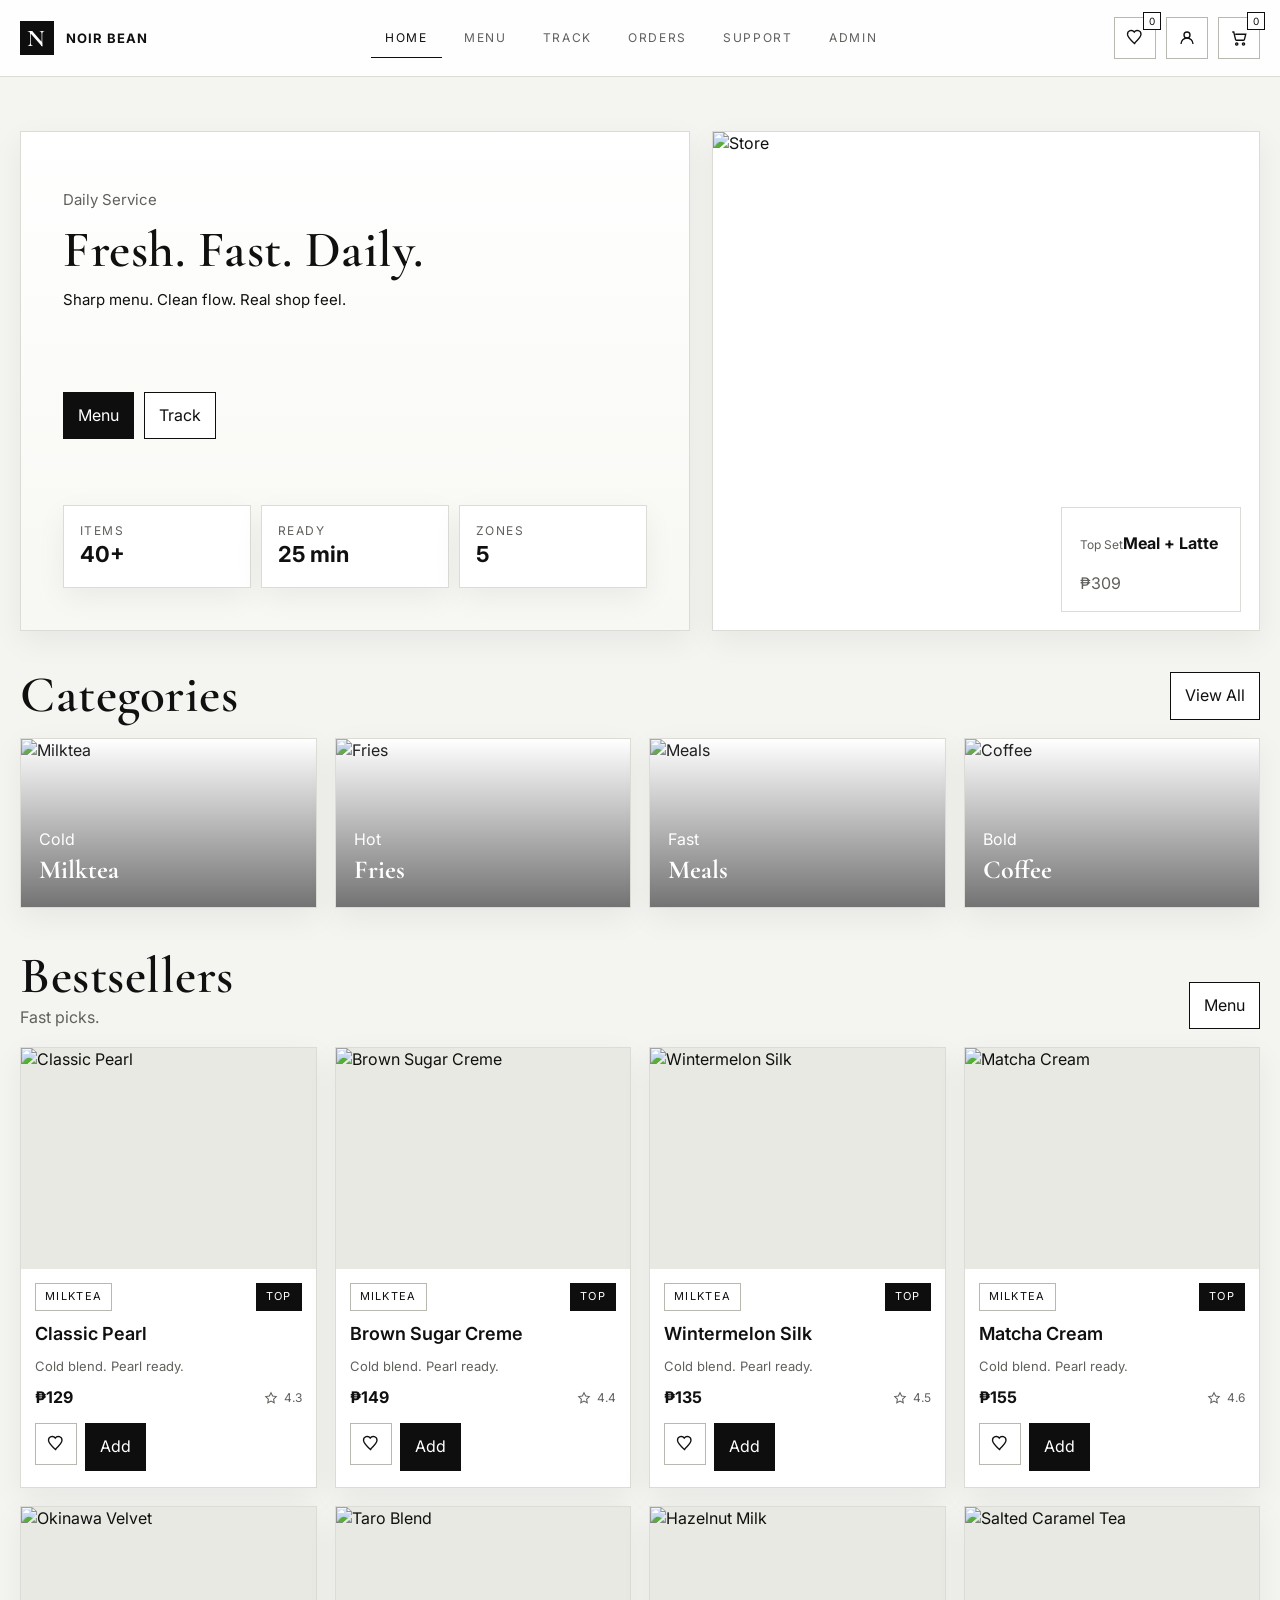
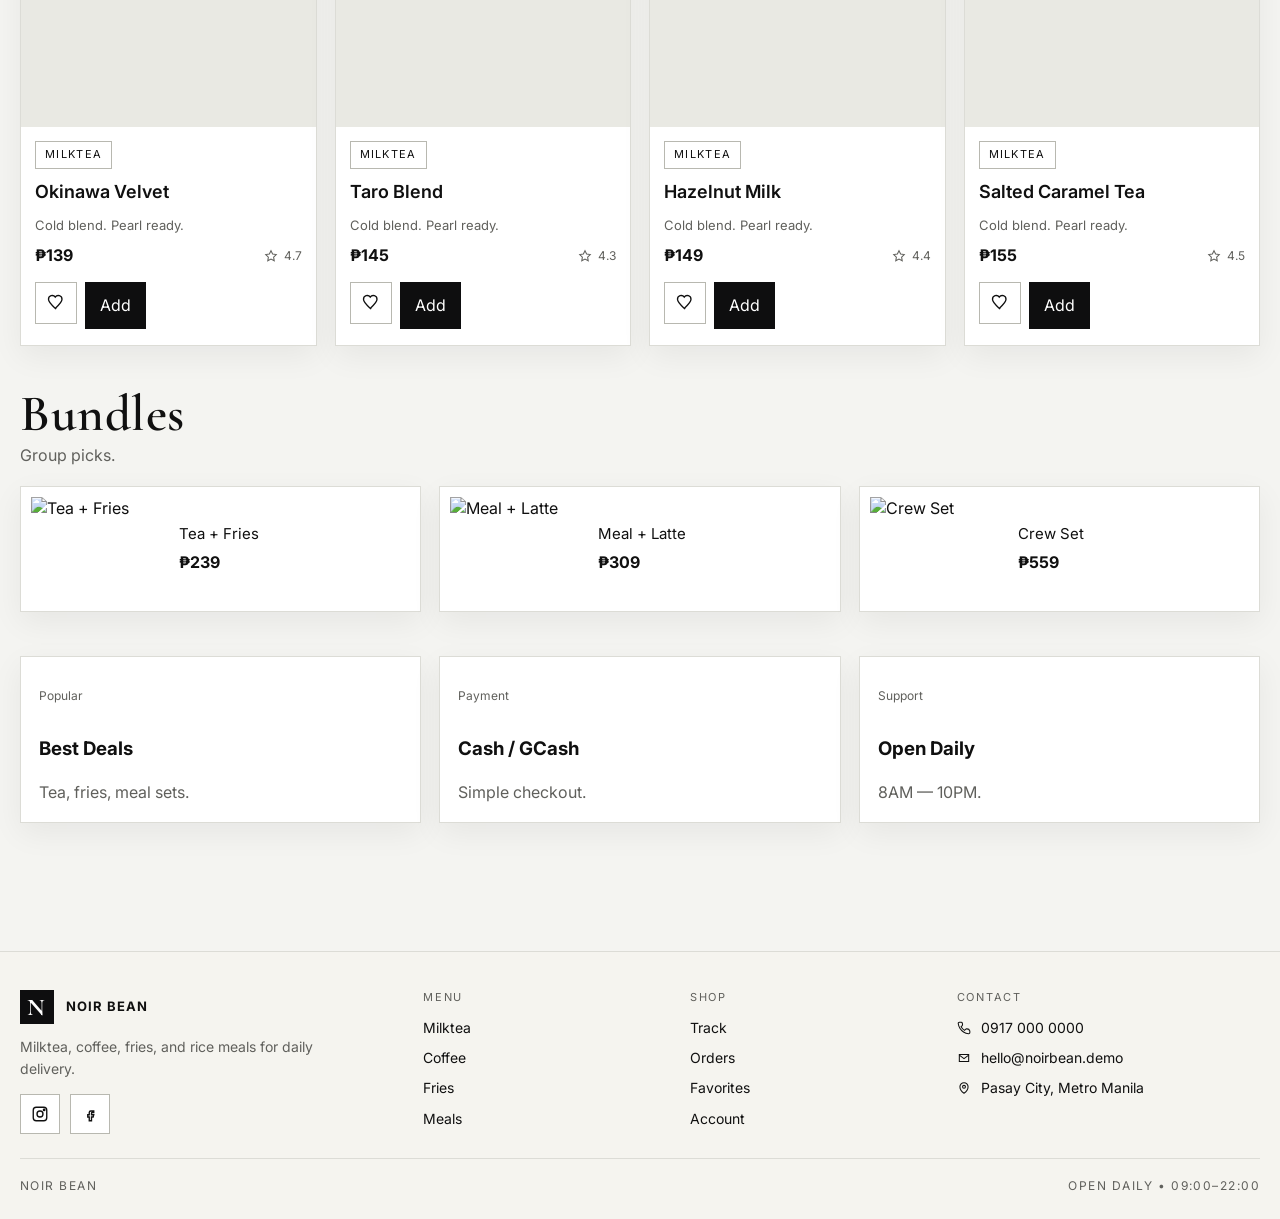
==== index.html @ 7abf773f "initial commit" ====
<!doctype html><html><head><meta charset="utf-8"><meta name="viewport" content="width=device-width, initial-scale=1"><title>Noir Bean</title><link rel="preconnect" href="https://fonts.googleapis.com"><link rel="preconnect" href="https://fonts.gstatic.com" crossorigin><link href="https://fonts.googleapis.com/css2?family=Cormorant+Garamond:wght@500;600;700&family=Inter:wght@400;500;600;700&display=swap" rel="stylesheet"><link rel="stylesheet" href="assets/css/style.css"></head><body data-page="home" data-active="home"><div data-header></div><main class="page"><section class="hero"><div class="container hero-grid"><div class="hero-copy"><div><p class="tiny">Daily Service</p><h1>Fresh. Fast. Daily.</h1><p>Sharp menu. Clean flow. Real shop feel.</p></div><div class="hero-actions"><a class="btn btn-dark" href="shop.html">Menu</a><a class="btn" href="tracking.html">Track</a></div><div class="hero-stat-row"><div class="status-card"><span>Items</span><strong>40+</strong></div><div class="status-card"><span>Ready</span><strong>25 min</strong></div><div class="status-card"><span>Zones</span><strong>5</strong></div></div></div><div class="hero-media"><img src="https://images.unsplash.com/photo-1517248135467-4c7edcad34c4?auto=format&fit=crop&w=1400&q=80" alt="Store"><div class="hero-floating"><p class="tiny">Top Set</p><strong>Meal + Latte</strong><p class="muted">₱309</p></div></div></div></section><section class="section"><div class="container"><div class="split-head"><h2>Categories</h2><a class="btn" href="shop.html">View All</a></div><div class="grid-4"><a class="category-card" href="shop.html"><img src="https://images.unsplash.com/photo-1558857563-b371033873b8?auto=format&fit=crop&w=900&q=80" alt="Milktea"><div><span>Cold</span><strong>Milktea</strong></div></a><a class="category-card" href="shop.html"><img src="https://images.unsplash.com/photo-1576107232684-1279f390859f?auto=format&fit=crop&w=900&q=80" alt="Fries"><div><span>Hot</span><strong>Fries</strong></div></a><a class="category-card" href="shop.html"><img src="https://images.unsplash.com/photo-1544025162-d76694265947?auto=format&fit=crop&w=900&q=80" alt="Meals"><div><span>Fast</span><strong>Meals</strong></div></a><a class="category-card" href="shop.html"><img src="https://images.unsplash.com/photo-1495474472287-4d71bcdd2085?auto=format&fit=crop&w=900&q=80" alt="Coffee"><div><span>Bold</span><strong>Coffee</strong></div></a></div></div></section><section class="section"><div class="container"><div class="section-head"><div><h2>Bestsellers</h2><p>Fast picks.</p></div><a class="btn" href="shop.html">Menu</a></div><div class="product-grid" id="best-grid"></div></div></section><section class="section"><div class="container"><div class="section-head"><div><h2>Bundles</h2><p>Group picks.</p></div></div><div class="grid-3" id="bundle-grid"></div></div></section><section class="section"><div class="container"><div class="grid-3"><article class="panel promo-card"><p class="tiny">Popular</p><h3>Best Deals</h3><p class="muted">Tea, fries, meal sets.</p></article><article class="panel promo-card"><p class="tiny">Payment</p><h3>Cash / GCash</h3><p class="muted">Simple checkout.</p></article><article class="panel promo-card"><p class="tiny">Support</p><h3>Open Daily</h3><p class="muted">8AM — 10PM.</p></article></div></div></section></main><div data-footer></div><div id="modal" class="modal"></div><script src="assets/js/templates.js"></script><script src="assets/js/bootstrap.js"></script><script src="assets/js/app.js"></script></body></html>
---- assets/css/style.css ----
:root{
  --bg:#f4f4f1;
  --surface:#ffffff;
  --line:#dcdcd6;
  --line-dark:#b8b8b0;
  --text:#101010;
  --muted:#60605c;
  --dark:#0e0e0f;
  --soft:#efefe9;
  --ok:#0f7a34;
  --warn:#975d00;
  --danger:#8f1515;
  --shadow:0 10px 30px rgba(0,0,0,.06);
  --max:1280px;
}
*{box-sizing:border-box}
html,body{margin:0;padding:0}
body{font-family:Inter,system-ui,-apple-system,BlinkMacSystemFont,"Segoe UI",sans-serif;background:var(--bg);color:var(--text);line-height:1.45}
a{text-decoration:none;color:inherit}
img{display:block;max-width:100%}
button,input,textarea,select{font:inherit}
button{cursor:pointer}
.container{width:min(var(--max),calc(100% - 40px));margin:0 auto}
.page{padding:28px 0 72px}
.section{padding:22px 0}
.section-head,.split-head{display:flex;justify-content:space-between;align-items:end;gap:16px;margin-bottom:18px}
.section-head h2,.page-head h1,.split-head h2,.hero-copy h1,.admin-shell h1{font-family:"Cormorant Garamond", Georgia, serif;font-size:clamp(32px,4vw,56px);line-height:.95;letter-spacing:.01em;margin:0;font-weight:600}
.section-head p,.page-head p,.muted{color:var(--muted);margin:6px 0 0}
.page-head{display:flex;justify-content:space-between;align-items:end;gap:16px;margin-bottom:20px}
.tiny-inline,.tiny{font-size:12px;color:var(--muted);display:inline-flex;align-items:center;gap:6px}

.hero{padding:26px 0 18px}
.hero-grid{display:grid;grid-template-columns:1.1fr .9fr;gap:22px}
.hero-copy,.hero-media,.feature-card,.panel,.product-card,.bundle-card,.category-card,.metric,.board-card,.note-item,.history-row,.status-card,.promo-card,.mini-card{background:var(--surface);border:1px solid var(--line);box-shadow:var(--shadow)}
.hero-copy{padding:42px;display:flex;flex-direction:column;justify-content:space-between;min-height:500px;background:linear-gradient(180deg,#ffffff,#f7f7f3)}
.hero-copy p{font-size:15px;max-width:42ch}
.hero-actions,.page-actions,.nav-inline,.pay-row,.chip-row{display:flex;flex-wrap:wrap;gap:10px}
.hero-stat-row{display:grid;grid-template-columns:repeat(3,1fr);gap:10px}
.status-card{padding:16px}
.status-card span{display:block;color:var(--muted);font-size:12px;text-transform:uppercase;letter-spacing:.12em}
.status-card strong{font-size:22px}
.hero-media{overflow:hidden;position:relative;min-height:500px}
.hero-media img{width:100%;height:100%;object-fit:cover}
.hero-floating{position:absolute;right:18px;bottom:18px;background:rgba(255,255,255,.94);border:1px solid var(--line);padding:16px 18px;min-width:180px}
.grid-4{display:grid;grid-template-columns:repeat(4,1fr);gap:18px}
.grid-3{display:grid;grid-template-columns:repeat(3,1fr);gap:18px}
.product-grid{display:grid;grid-template-columns:repeat(4,minmax(0,1fr));gap:18px;align-items:start}
.category-card{position:relative;min-height:170px;padding:18px;overflow:hidden;display:flex;align-items:end}
.category-card img{position:absolute;inset:0;width:100%;height:100%;object-fit:cover;filter:grayscale(.1);opacity:.92}
.category-card::after{content:"";position:absolute;inset:0;background:linear-gradient(180deg,transparent,rgba(0,0,0,.55))}
.category-card span,.category-card strong{position:relative;color:#fff;z-index:1}
.category-card strong{display:block;font-size:26px;font-family:"Cormorant Garamond",serif}
.product-card{display:flex;flex-direction:column;overflow:hidden;min-width:0}
.product-media{display:block;aspect-ratio:4/3;overflow:hidden;background:#e9e9e3}
.product-media img{width:100%;height:100%;object-fit:cover;transition:transform .35s ease}
.product-card:hover .product-media img{transform:scale(1.04)}
.product-body{padding:14px 14px 16px;display:flex;flex-direction:column;gap:10px}
.product-top,.product-meta,.sum-row,.modal-head,.modal-foot,.order-head,.line-item{display:flex;align-items:center;justify-content:space-between;gap:12px}
.product-name{font-size:18px;font-weight:600}
.product-desc{color:var(--muted);font-size:13px;margin:0}
.product-actions{display:flex;gap:8px;margin-top:4px}
.bundle-card{display:grid;grid-template-columns:132px 1fr;gap:16px;align-items:center;padding:10px}
.bundle-card img{width:100%;height:104px;object-fit:cover}
.bundle-card p{margin:0 0 6px;font-size:15px}
.pill{display:inline-flex;align-items:center;justify-content:center;padding:5px 9px;border:1px solid var(--line-dark);font-size:11px;text-transform:uppercase;letter-spacing:.12em;background:#fff}
.pill.dark{background:var(--dark);color:#fff;border-color:var(--dark)}
.nav-tools .btn-icon{position:relative}
.site-header{position:sticky;top:0;z-index:40;background:rgba(255,255,255,.88);backdrop-filter:blur(10px);border-bottom:1px solid var(--line)}
.topbar{display:grid;grid-template-columns:auto 1fr auto;align-items:center;gap:18px;min-height:78px}
.brand{display:inline-flex;align-items:center;gap:12px;font-weight:700;letter-spacing:.08em;text-transform:uppercase;font-size:13px}
.brand.small{font-size:12px}
.brand-mark{width:34px;height:34px;border:1px solid var(--dark);display:grid;place-items:center;background:var(--dark);color:#fff;font-family:"Cormorant Garamond",serif;font-size:24px}
.main-nav{display:flex;align-items:center;justify-content:center;gap:8px}
.nav-link{padding:11px 14px;font-size:12px;text-transform:uppercase;letter-spacing:.14em;color:var(--muted);border-bottom:1px solid transparent}
.nav-link.active,.nav-link:hover{color:var(--text);border-color:var(--dark)}
.nav-mobile-head,.nav-mobile-tools,.nav-overlay{display:none}
.nav-tools{display:flex;align-items:center;gap:10px;justify-self:end}
.mobile-nav-toggle,.mobile-close{display:none}
.count-badge{position:absolute;right:-6px;top:-6px;min-width:18px;height:18px;border:1px solid var(--dark);display:grid;place-items:center;background:#fff;font-size:10px}
.count-badge.inline{position:static;min-width:20px;height:20px;margin-left:auto}
.btn,.chip,.text-btn{border:1px solid var(--dark);background:#fff;color:var(--text);padding:11px 14px;display:inline-flex;align-items:center;justify-content:center;gap:8px;transition:.2s ease}
.btn:hover,.chip:hover,.text-btn:hover{background:#f4f4f0}
.btn-dark{background:var(--dark);color:#fff}
.btn-dark:hover{background:#222}
.btn-icon{width:42px;height:42px;padding:0;border-color:var(--line-dark)}
.btn-icon.active{background:var(--dark);color:#fff;border-color:var(--dark)}
.text-btn{border:none;padding:0;background:none;color:var(--muted)}
.wide{width:100%}
.icon{width:18px;height:18px;display:inline-flex}.icon svg{width:100%;height:100%}
.icon.small{width:14px;height:14px}
.control-row{display:flex;flex-wrap:wrap;gap:10px;align-items:center}
.search-box,.select-box{background:#fff;border:1px solid var(--line);display:flex;align-items:center;gap:10px;padding:0 12px;min-height:48px}
.search-box input,.select-box select{border:none;outline:none;background:transparent;min-width:180px}
.chip{border-color:var(--line-dark);padding:10px 12px}
.chip.active{background:var(--dark);color:#fff;border-color:var(--dark)}
.panel{padding:18px}
.sticky{position:sticky;top:100px}
.form-stack{display:grid;gap:14px}.field{display:grid;gap:8px}.field label{font-size:12px;text-transform:uppercase;letter-spacing:.12em;color:var(--muted)}
.field input,.field textarea{border:1px solid var(--line-dark);padding:12px 13px;background:#fff;outline:none}.field textarea{min-height:110px;resize:vertical}
.product-page-grid,.tracking-grid,.cart-grid,.checkout-grid,.split-grid,.admin-shell{display:grid;gap:20px}
.product-page-grid{grid-template-columns:1.05fr .95fr}.product-page-media{background:#fff;border:1px solid var(--line);padding:12px}.product-page-media img{width:100%;aspect-ratio:4/4;object-fit:cover}
.product-page-info{background:#fff;border:1px solid var(--line);padding:24px 24px 28px}.product-page-info h1{margin:10px 0 6px;font-family:"Cormorant Garamond",serif;font-size:54px;line-height:.95}
.breadcrumb{font-size:12px;color:var(--muted);text-transform:uppercase;letter-spacing:.12em}
.price-line{display:flex;justify-content:space-between;align-items:center;gap:12px;margin:12px 0 18px}.price-line strong{font-size:32px}
.option-group{display:grid;gap:8px;margin:16px 0}.option-group label{font-size:12px;text-transform:uppercase;letter-spacing:.12em;color:var(--muted)}
.qty-row{display:flex;align-items:center;gap:14px;margin:18px 0}
.cart-grid,.checkout-grid{grid-template-columns:1.2fr .8fr}.cart-row{display:grid;grid-template-columns:90px 1fr auto;gap:14px;align-items:center;padding:14px 0;border-bottom:1px solid var(--line)}
.cart-row img{width:90px;height:90px;object-fit:cover}.cart-row h3{margin:0 0 4px}.cart-row p{margin:0 0 6px;color:var(--muted);font-size:13px}
.qty-tools{display:flex;align-items:center;gap:8px;flex-wrap:wrap;justify-content:flex-end}
.sum-row{padding:8px 0}.sum-row.total{border-top:1px solid var(--line);margin-top:6px;padding-top:16px}
.empty-state,.success-card{min-height:300px;display:grid;place-items:center;text-align:center;gap:14px}.success-card strong{font-size:22px}
.tracking-grid{grid-template-columns:1.2fr .8fr}.tracking-map{position:relative;height:220px;border:1px solid var(--line);background:linear-gradient(180deg,#f9f9f7,#f0f0ea);overflow:hidden;margin-top:18px}.route{position:absolute;left:12%;right:12%;top:50%;height:4px;background:#d3d3cc;transform:translateY(-50%)}.route-fill{position:absolute;left:12%;top:50%;height:4px;background:var(--dark);transform:translateY(-50%)}
.marker{position:absolute;top:50%;transform:translateY(-50%);padding:8px 10px;border:1px solid var(--dark);background:#fff;font-size:12px}.marker.shop{left:10%}.marker.home{right:10%}.marker.rider{top:38%}
.timeline{display:grid;grid-template-columns:repeat(4,1fr);gap:10px;margin-top:18px}.timeline-step{padding:14px;border:1px solid var(--line);background:#fafaf7}.timeline-step.done{border-color:var(--dark);background:#fff}.timeline-step span{display:inline-grid;place-items:center;width:28px;height:28px;background:#ededea;border:1px solid var(--line-dark);margin-bottom:8px}
.support-grid{display:grid;grid-template-columns:repeat(3,1fr);gap:18px}.faq-list{margin-top:18px;display:grid;gap:12px}.faq-list details summary{cursor:pointer;font-weight:600}
.history-row{display:flex;justify-content:space-between;align-items:center;padding:16px 18px;margin-bottom:12px}.history-row p,.history-row span{margin:4px 0 0;color:var(--muted)}
.admin-layout{display:grid;grid-template-columns:260px 1fr;min-height:calc(100vh - 79px)}
.admin-side{background:var(--dark);color:#fff;padding:24px;border-right:1px solid #222}.admin-logo{display:flex;align-items:center;gap:10px;margin-bottom:22px;font-family:"Cormorant Garamond",serif;font-size:34px}.admin-side nav{display:grid;gap:8px}.admin-tab{border:1px solid #333;background:transparent;color:#fff;padding:12px 14px;text-align:left}.admin-tab.active,.admin-tab:hover{background:#fff;color:#111;border-color:#fff}
.admin-main{padding:24px}.metrics-grid{display:grid;grid-template-columns:repeat(5,1fr);gap:16px;margin-bottom:16px}.metric{padding:18px;display:grid;gap:10px;text-align:left}.metric span{font-size:12px;text-transform:uppercase;letter-spacing:.12em;color:var(--muted)}.metric strong{font-size:26px}.metric.live{background:#eaf8ef;border-color:#98d3ab;animation:pulse 1.4s infinite}.metric.cancel{background:#fdecec;border-color:#e1aaaa}.metric em{font-style:normal;color:var(--ok);font-size:12px;text-transform:uppercase;letter-spacing:.12em}
@keyframes pulse{0%{box-shadow:0 0 0 0 rgba(15,122,52,.15)}70%{box-shadow:0 0 0 12px rgba(15,122,52,0)}100%{box-shadow:0 0 0 0 rgba(15,122,52,0)}}
.overview-grid{display:grid;grid-template-columns:repeat(3,1fr);gap:16px;margin-bottom:16px}.line-item{padding:10px 0;border-bottom:1px solid var(--line)}
.board-grid{display:grid;grid-template-columns:repeat(4,1fr);gap:14px}.board-col{background:#f0f0eb;border:1px solid var(--line);padding:12px}.board-head{font-weight:700;margin-bottom:12px}.board-card{width:100%;text-align:left;border:1px solid var(--line-dark);background:#fff;padding:12px;display:grid;gap:6px;margin-bottom:10px}.board-empty{padding:24px 0;text-align:center;color:var(--muted)}
.table-wrap{overflow:auto;background:#fff;border:1px solid var(--line)}table{width:100%;border-collapse:collapse}th,td{padding:14px 12px;border-bottom:1px solid var(--line);text-align:left;font-size:14px}th{font-size:12px;text-transform:uppercase;letter-spacing:.12em;color:var(--muted)}
.status{display:inline-flex;padding:5px 9px;border:1px solid var(--line-dark);font-size:11px;text-transform:uppercase;letter-spacing:.12em;background:#fff}.status.queued{background:#f0f0ef}.status.preparing{background:#fff2dc;border-color:#d6b06c}.status.on-delivery{background:#e6f0ff;border-color:#8ab1ff}.status.delivered{background:#eaf8ef;border-color:#98d3ab}.status.low{background:#fdecec;border-color:#e6b3b3}.status.available{background:#eaf8ef;border-color:#98d3ab}.status.busy{background:#fff2dc;border-color:#d6b06c}.status.offline{background:#f0f0ef}.rider-card{display:grid;gap:12px}
.analytics-grid{display:grid;grid-template-columns:1.1fr .9fr;gap:16px}.chart{height:260px;display:flex;align-items:flex-end;gap:10px;padding:18px;background:linear-gradient(180deg,#fbfbf8,#f2f2ed);border:1px solid var(--line)}.bar{flex:1;background:var(--dark)}
.note-item{display:flex;justify-content:space-between;align-items:center;padding:14px;margin-bottom:10px}.mini-card{padding:16px;margin-bottom:12px;display:grid;gap:4px}.mini-card span{font-size:12px;text-transform:uppercase;letter-spacing:.12em;color:var(--muted)}
.modal{position:fixed;inset:0;pointer-events:none}.modal.open{pointer-events:auto}.modal-backdrop{position:absolute;inset:0;background:rgba(0,0,0,.36);opacity:0}.modal.open .modal-backdrop{opacity:1}.modal-card{position:relative;width:min(560px,calc(100% - 24px));margin:60px auto;background:#fff;border:1px solid var(--line);transform:translateY(18px);opacity:0}.modal.open .modal-card{transform:translateY(0);opacity:1}.modal-head,.modal-foot,.modal-body{padding:16px 18px}.modal-head,.modal-foot{border-bottom:1px solid var(--line)}.modal-foot{border-top:1px solid var(--line);border-bottom:none;justify-content:flex-end}
.toast-root{position:fixed;right:20px;bottom:20px;display:grid;gap:10px;z-index:60}.toast{background:var(--dark);color:#fff;padding:12px 16px;border:1px solid #222;opacity:0;transform:translateY(10px);transition:.2s ease}.toast.show{opacity:1;transform:translateY(0)}
.narrow{max-width:580px}
.footer{border-top:1px solid var(--line);padding:32px 0 24px;margin-top:34px;background:#f7f7f3}.footer-grid{display:grid;grid-template-columns:1.25fr .8fr .8fr 1fr;gap:24px;padding:6px 0 24px}.footer-brand{margin-bottom:12px}.footer-brand-block p{max-width:320px;margin:0 0 14px;color:var(--muted);line-height:1.6}.footer-title{display:block;margin-bottom:12px;font-size:11px;text-transform:uppercase;letter-spacing:.16em;color:var(--muted)}.footer-links,.footer-contact-list{display:grid;gap:10px}.footer-links a,.footer-contact-list a{color:var(--text);display:inline-flex;align-items:center;gap:10px}.footer-socials{display:flex;gap:10px}.social-link{width:40px;height:40px;border:1px solid var(--line-dark);display:grid;place-items:center;background:#fff}.social-link:hover{background:var(--dark);color:#fff;border-color:var(--dark)}.footer-bottom{display:flex;justify-content:space-between;gap:16px;padding-top:18px;border-top:1px solid var(--line);color:var(--muted);font-size:12px;text-transform:uppercase;letter-spacing:.12em}
@media (max-width: 1100px){
  .hero-grid,.product-grid,.grid-4,.metrics-grid,.overview-grid,.board-grid,.support-grid,.analytics-grid,.tracking-grid,.cart-grid,.checkout-grid,.product-page-grid{grid-template-columns:repeat(2,1fr)}
  .admin-layout{grid-template-columns:1fr}.admin-side{padding:16px}.admin-side nav{grid-template-columns:repeat(3,1fr)}
  .main-nav{position:fixed;top:0;right:0;bottom:0;width:min(360px,100%);background:#fff;padding:18px 18px 24px;display:grid;align-content:start;gap:4px;transform:translateX(100%);transition:.25s ease;border-left:1px solid var(--line);z-index:90}
  .nav-mobile-head{display:flex;align-items:center;justify-content:space-between;padding-bottom:12px;margin-bottom:8px;border-bottom:1px solid var(--line)}
  .nav-mobile-tools{display:grid;gap:8px;padding-top:12px;margin-top:10px;border-top:1px solid var(--line)}
  .nav-tool-link{display:flex;align-items:center;gap:10px;border:1px solid var(--line-dark);padding:12px;background:#fff;color:var(--text);text-transform:uppercase;letter-spacing:.12em;font-size:11px}
  .nav-tool-link .icon{width:16px;height:16px}
  body.nav-open .main-nav{transform:translateX(0)}
  .nav-overlay{position:fixed;inset:0;background:rgba(0,0,0,.28);z-index:80;opacity:0;pointer-events:none;transition:.2s ease}
  body.nav-open .nav-overlay{opacity:1;pointer-events:auto}
  .mobile-nav-toggle,.mobile-close{display:inline-flex}
  .main-nav .nav-link{padding:14px 0;border-bottom:1px solid var(--line)}
  .topbar{grid-template-columns:auto 1fr auto}
}
@media (max-width: 760px){
  .container{width:min(var(--max),calc(100% - 24px))}
  .hero-grid,.product-grid,.grid-4,.grid-3,.metrics-grid,.overview-grid,.board-grid,.support-grid,.analytics-grid,.tracking-grid,.cart-grid,.checkout-grid,.product-page-grid,.hero-stat-row,.footer-grid{grid-template-columns:1fr}
  .hero-copy,.hero-media{min-height:auto}
  .nav-tools .hide-mobile{display:none}
  .section-head,.page-head,.split-head,.footer-bottom{display:grid}
}


/* Fix pass */
.topbar{min-height:76px}
.main-nav{flex:1}
.nav-tools{display:flex;align-items:center;gap:10px}
.mobile-nav-toggle{display:none}
.nav-overlay{position:fixed;inset:0;background:rgba(0,0,0,.38);opacity:0;pointer-events:none;transition:.25s ease;z-index:80}
.nav-mobile-head,.nav-mobile-tools{display:none}
.footer{background:#f5f4ef}
.footer-grid{align-items:start}
.footer-brand-block p{font-size:14px}
.footer-contact-list a span,.footer-links a{font-size:14px}
@media (max-width:1100px){
  .mobile-nav-toggle{display:grid}
  .hide-mobile{display:none!important}
  .topbar{grid-template-columns:auto auto auto;display:grid;align-items:center;gap:12px}
  .brand{justify-self:start}
  .nav-tools{justify-self:end}
  .main-nav{position:fixed;top:0;right:0;bottom:0;width:min(380px,100%);background:#fff;padding:18px 22px 28px;display:grid;align-content:start;gap:4px;transform:translateX(100%);transition:.28s ease;border-left:1px solid var(--line);z-index:90;overflow:auto}
  .nav-mobile-head,.nav-mobile-tools{display:grid}
  .nav-mobile-head{grid-template-columns:1fr auto;align-items:center;padding-bottom:14px;margin-bottom:8px;border-bottom:1px solid var(--line)}
  .nav-mobile-tools{gap:10px;padding-top:14px;margin-top:8px;border-top:1px solid var(--line)}
  .nav-tool-link{display:grid;grid-template-columns:20px 1fr auto;align-items:center;gap:12px;padding:12px 0;border-bottom:1px solid var(--line);color:var(--text)}
  .main-nav .nav-link{padding:14px 0;border-bottom:1px solid var(--line)}
  body.nav-open{overflow:hidden}
  body.nav-open .main-nav{transform:translateX(0)}
  body.nav-open .nav-overlay{opacity:1;pointer-events:auto}
}
@media (max-width:760px){
  .footer-bottom{grid-template-columns:1fr;gap:8px}
}

@media (max-width:1100px){
  .topbar{grid-template-columns:auto 1fr auto;gap:10px}
  .main-nav{width:min(340px,100%)}
  .nav-tools{display:flex;align-items:center;justify-self:end;gap:8px}
  .nav-tools .btn-icon{width:42px;height:42px}
  .mobile-nav-toggle{display:inline-flex;order:3}
}
@media (max-width:760px){
  .product-grid{grid-template-columns:1fr}
  .product-media{aspect-ratio:4/3}
}
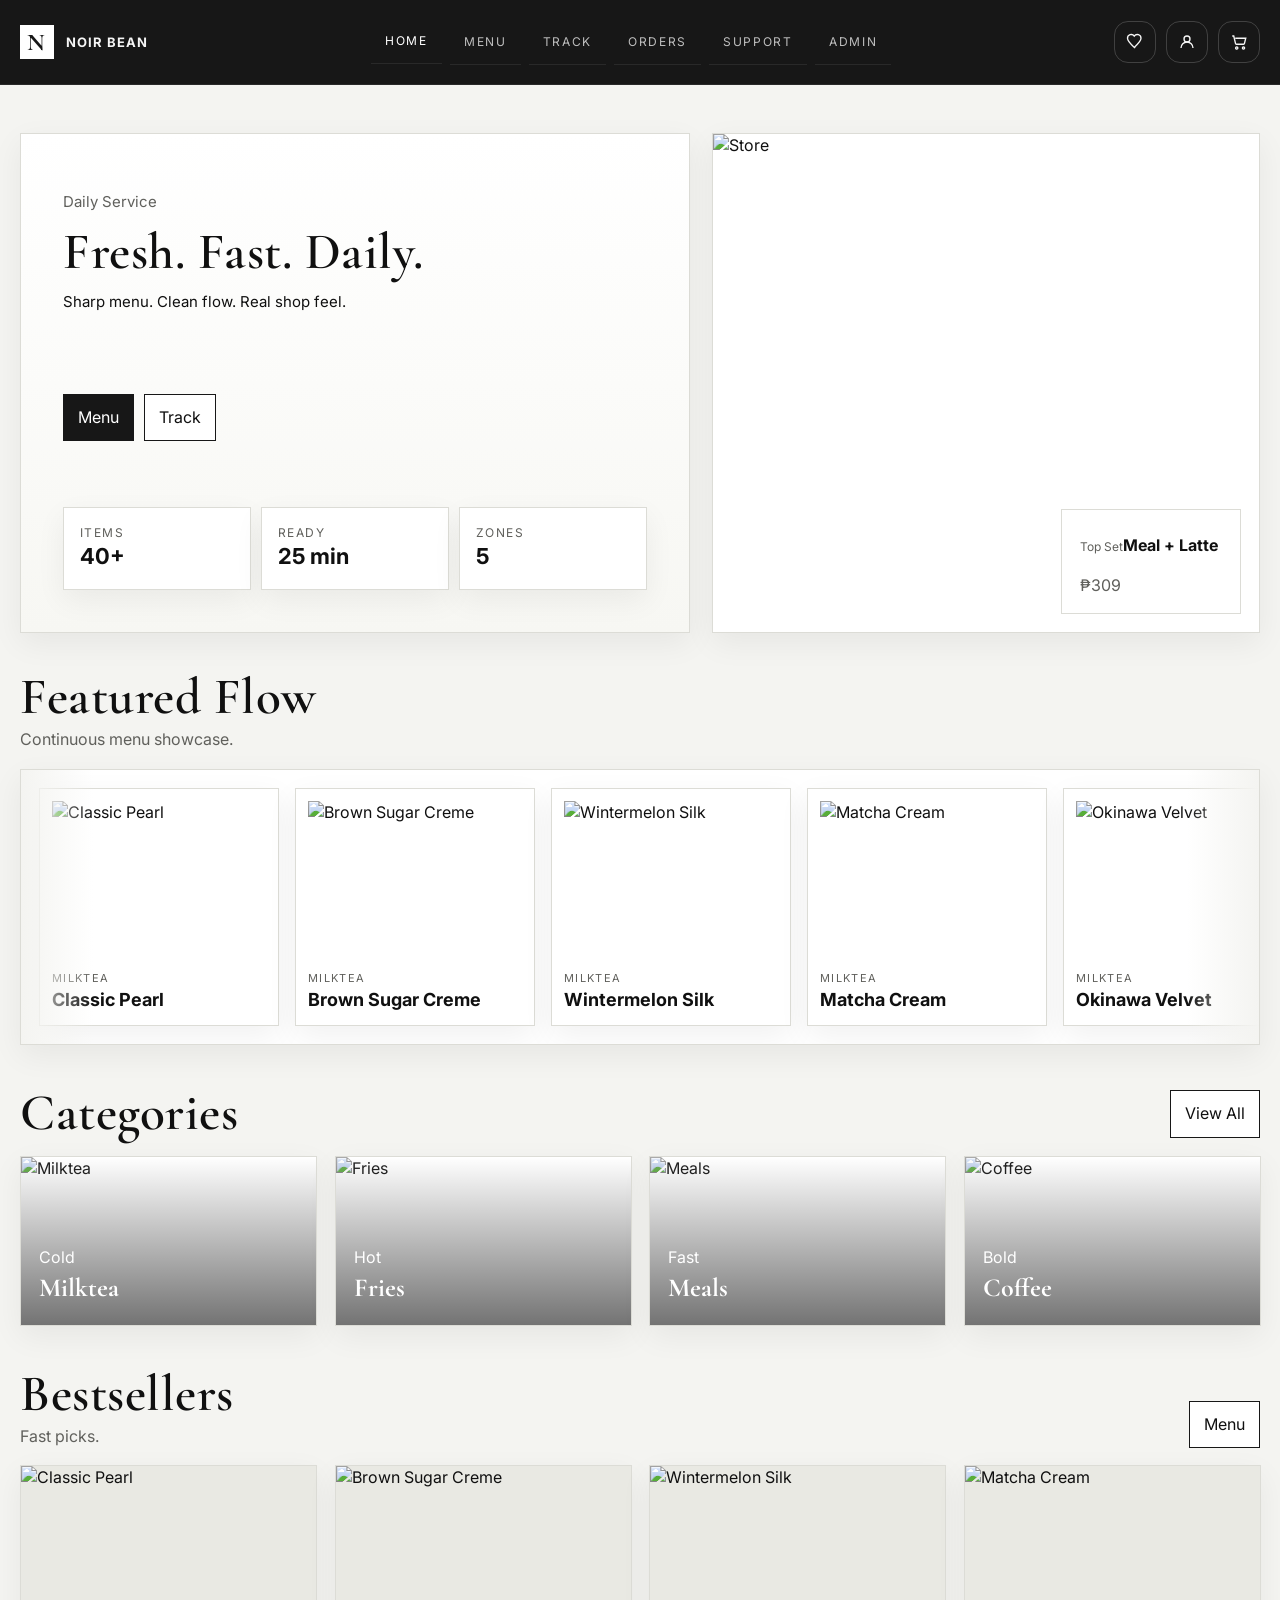
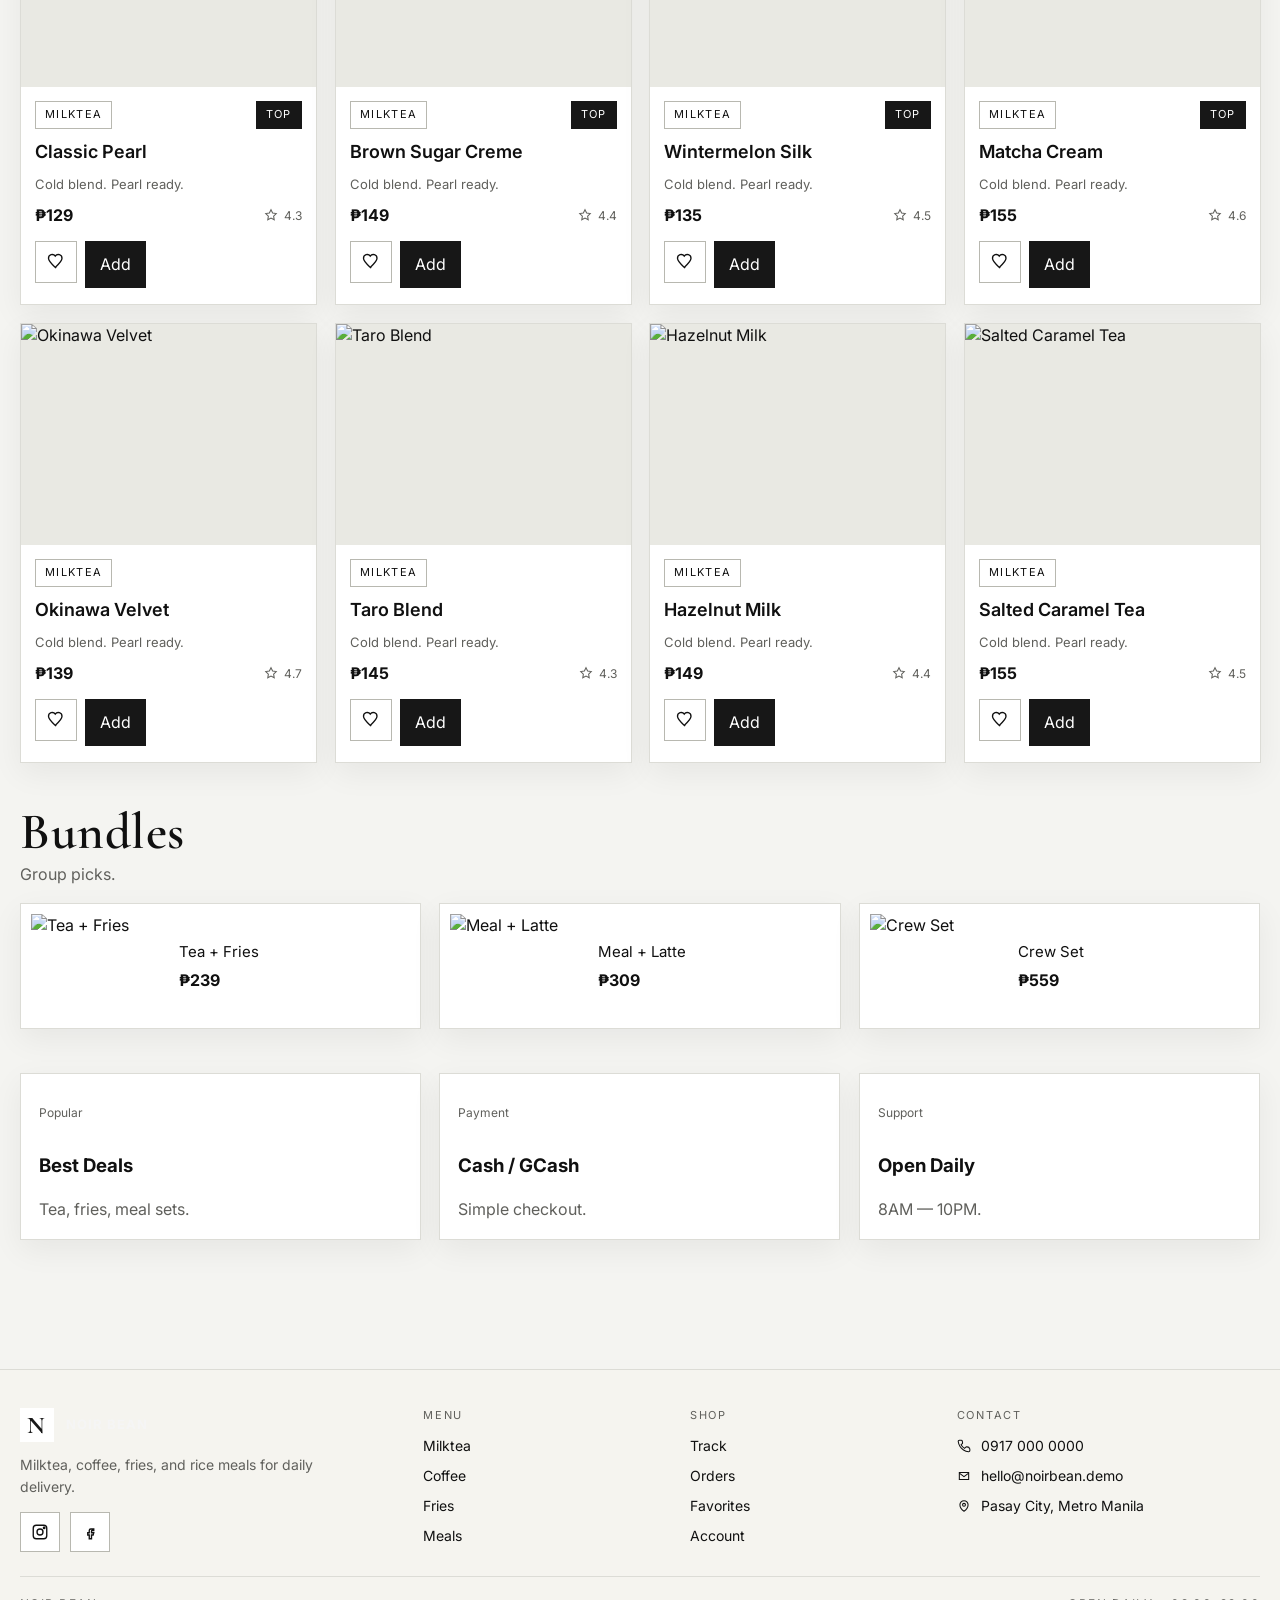
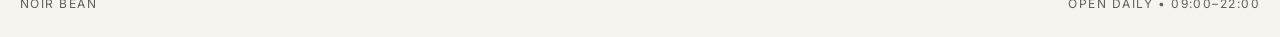
==== commit dbc1cf2b: "last update for frontend" ====
--- a/index.html
+++ b/index.html
@@ -1 +1 @@
-<!doctype html><html><head><meta charset="utf-8"><meta name="viewport" content="width=device-width, initial-scale=1"><title>Noir Bean</title><link rel="preconnect" href="https://fonts.googleapis.com"><link rel="preconnect" href="https://fonts.gstatic.com" crossorigin><link href="https://fonts.googleapis.com/css2?family=Cormorant+Garamond:wght@500;600;700&family=Inter:wght@400;500;600;700&display=swap" rel="stylesheet"><link rel="stylesheet" href="assets/css/style.css"></head><body data-page="home" data-active="home"><div data-header></div><main class="page"><section class="hero"><div class="container hero-grid"><div class="hero-copy"><div><p class="tiny">Daily Service</p><h1>Fresh. Fast. Daily.</h1><p>Sharp menu. Clean flow. Real shop feel.</p></div><div class="hero-actions"><a class="btn btn-dark" href="shop.html">Menu</a><a class="btn" href="tracking.html">Track</a></div><div class="hero-stat-row"><div class="status-card"><span>Items</span><strong>40+</strong></div><div class="status-card"><span>Ready</span><strong>25 min</strong></div><div class="status-card"><span>Zones</span><strong>5</strong></div></div></div><div class="hero-media"><img src="https://images.unsplash.com/photo-1517248135467-4c7edcad34c4?auto=format&fit=crop&w=1400&q=80" alt="Store"><div class="hero-floating"><p class="tiny">Top Set</p><strong>Meal + Latte</strong><p class="muted">₱309</p></div></div></div></section><section class="section"><div class="container"><div class="split-head"><h2>Categories</h2><a class="btn" href="shop.html">View All</a></div><div class="grid-4"><a class="category-card" href="shop.html"><img src="https://images.unsplash.com/photo-1558857563-b371033873b8?auto=format&fit=crop&w=900&q=80" alt="Milktea"><div><span>Cold</span><strong>Milktea</strong></div></a><a class="category-card" href="shop.html"><img src="https://images.unsplash.com/photo-1576107232684-1279f390859f?auto=format&fit=crop&w=900&q=80" alt="Fries"><div><span>Hot</span><strong>Fries</strong></div></a><a class="category-card" href="shop.html"><img src="https://images.unsplash.com/photo-1544025162-d76694265947?auto=format&fit=crop&w=900&q=80" alt="Meals"><div><span>Fast</span><strong>Meals</strong></div></a><a class="category-card" href="shop.html"><img src="https://images.unsplash.com/photo-1495474472287-4d71bcdd2085?auto=format&fit=crop&w=900&q=80" alt="Coffee"><div><span>Bold</span><strong>Coffee</strong></div></a></div></div></section><section class="section"><div class="container"><div class="section-head"><div><h2>Bestsellers</h2><p>Fast picks.</p></div><a class="btn" href="shop.html">Menu</a></div><div class="product-grid" id="best-grid"></div></div></section><section class="section"><div class="container"><div class="section-head"><div><h2>Bundles</h2><p>Group picks.</p></div></div><div class="grid-3" id="bundle-grid"></div></div></section><section class="section"><div class="container"><div class="grid-3"><article class="panel promo-card"><p class="tiny">Popular</p><h3>Best Deals</h3><p class="muted">Tea, fries, meal sets.</p></article><article class="panel promo-card"><p class="tiny">Payment</p><h3>Cash / GCash</h3><p class="muted">Simple checkout.</p></article><article class="panel promo-card"><p class="tiny">Support</p><h3>Open Daily</h3><p class="muted">8AM — 10PM.</p></article></div></div></section></main><div data-footer></div><div id="modal" class="modal"></div><script src="assets/js/templates.js"></script><script src="assets/js/bootstrap.js"></script><script src="assets/js/app.js"></script></body></html>
+<!doctype html><html><head><meta charset="utf-8"><meta name="viewport" content="width=device-width, initial-scale=1"><title>Noir Bean</title><link rel="preconnect" href="https://fonts.googleapis.com"><link rel="preconnect" href="https://fonts.gstatic.com" crossorigin><link href="https://fonts.googleapis.com/css2?family=Cormorant+Garamond:wght@500;600;700&family=Inter:wght@400;500;600;700&display=swap" rel="stylesheet"><link rel="stylesheet" href="assets/css/style.css"></head><body data-page="home" data-active="home"><div data-header></div><main class="page"><section class="hero"><div class="container hero-grid"><div class="hero-copy"><div><p class="tiny">Daily Service</p><h1>Fresh. Fast. Daily.</h1><p>Sharp menu. Clean flow. Real shop feel.</p></div><div class="hero-actions"><a class="btn btn-dark" href="shop.html">Menu</a><a class="btn" href="tracking.html">Track</a></div><div class="hero-stat-row"><div class="status-card"><span>Items</span><strong>40+</strong></div><div class="status-card"><span>Ready</span><strong>25 min</strong></div><div class="status-card"><span>Zones</span><strong>5</strong></div></div></div><div class="hero-media"><img src="https://images.unsplash.com/photo-1517248135467-4c7edcad34c4?auto=format&fit=crop&w=1400&q=80" alt="Store"><div class="hero-floating"><p class="tiny">Top Set</p><strong>Meal + Latte</strong><p class="muted">₱309</p></div></div></div></section><section class="section"><div class="container"><div class="split-head"><h2>Categories</h2><a class="btn" href="shop.html">View All</a></div><div class="grid-4"><a class="category-card" href="shop.html"><img src="https://images.unsplash.com/photo-1558857563-b371033873b8?auto=format&fit=crop&w=900&q=80" alt="Milktea"><div><span>Cold</span><strong>Milktea</strong></div></a><a class="category-card" href="shop.html"><img src="https://images.unsplash.com/photo-1576107232684-1279f390859f?auto=format&fit=crop&w=900&q=80" alt="Fries"><div><span>Hot</span><strong>Fries</strong></div></a><a class="category-card" href="shop.html"><img src="https://images.unsplash.com/photo-1544025162-d76694265947?auto=format&fit=crop&w=900&q=80" alt="Meals"><div><span>Fast</span><strong>Meals</strong></div></a><a class="category-card" href="shop.html"><img src="https://images.unsplash.com/photo-1495474472287-4d71bcdd2085?auto=format&fit=crop&w=900&q=80" alt="Coffee"><div><span>Bold</span><strong>Coffee</strong></div></a></div></div></section><section class="section"><div class="container"><div class="section-head"><div><h2>Bestsellers</h2><p>Fast picks.</p></div><a class="btn" href="shop.html">Menu</a></div><div class="product-grid" id="best-grid"></div></div></section><section class="section"><div class="container"><div class="section-head"><div><h2>Bundles</h2><p>Group picks.</p></div></div><div class="grid-3" id="bundle-grid"></div></div></section><section class="section"><div class="container"><div class="grid-3"><article class="panel promo-card"><p class="tiny">Popular</p><h3>Best Deals</h3><p class="muted">Tea, fries, meal sets.</p></article><article class="panel promo-card"><p class="tiny">Payment</p><h3>Cash / GCash</h3><p class="muted">Simple checkout.</p></article><article class="panel promo-card"><p class="tiny">Support</p><h3>Open Daily</h3><p class="muted">8AM — 10PM.</p></article></div></div></section></main><div data-footer></div><div id="modal" class="modal"></div><script src="assets/js/layout.js"></script><script src="assets/js/bootstrap.js"></script><script src="assets/js/nav.js"></script><script src="assets/js/app.js"></script></body></html>
--- a/assets/css/style.css
+++ b/assets/css/style.css
@@ -194,3 +194,282 @@
   .product-grid{grid-template-columns:1fr}
   .product-media{aspect-ratio:4/3}
 }
+
+
+html{scroll-behavior:smooth}
+body{opacity:1;transition:opacity .28s ease,background-color .2s ease}
+body.page-leaving{opacity:.02}
+body.page-ready .site-header,body.page-ready main,body.page-ready .footer,body.page-ready .admin-layout{animation:pageRise .6s cubic-bezier(.22,1,.36,1)}
+@keyframes pageRise{from{opacity:0;transform:translateY(22px)}to{opacity:1;transform:none}}
+@keyframes floatUp{from{opacity:0;transform:translateY(24px)}to{opacity:1;transform:none}}
+@keyframes pulseDot{0%,100%{transform:scale(1);opacity:.9}50%{transform:scale(1.12);opacity:1}}
+@keyframes shimmer{0%{background-position:200% 0}100%{background-position:-200% 0}}
+@keyframes cartPop{0%{transform:scale(1)}35%{transform:scale(1.18)}100%{transform:scale(1)}}
+
+.hero-copy,.hero-media,.panel,.product-card,.bundle-card,.category-card,.metric,.board-card,.note-item,.history-row,.status-card,.promo-card,.mini-card,.support-grid .panel,.receipt,.cart-row,.timeline-step,.rider-card,.search-box,.select-box,.field input,.field textarea,.chip,.btn,.nav-link,.brand-mark,.social-link,.admin-tab,.bar,.hero-floating,.tracking-map,.modal-card,.faq-list details,.count-badge{transition:transform .28s ease,box-shadow .28s ease,opacity .28s ease,border-color .28s ease,background-color .28s ease,color .28s ease,filter .28s ease}
+
+.btn,.chip,.btn-icon,.text-btn,.nav-link,.admin-tab,.social-link{position:relative;overflow:hidden}
+.btn:hover,.chip:hover,.btn-icon:hover,.social-link:hover,.admin-tab:hover{transform:translateY(-2px);box-shadow:0 12px 24px rgba(0,0,0,.08)}
+.btn:active,.chip:active,.btn-icon:active,.admin-tab:active{transform:translateY(0) scale(.98)}
+.nav-link:hover,.nav-link.active{transform:translateY(-1px)}
+.brand:hover .brand-mark{transform:rotate(-8deg) scale(1.04)}
+.panel:hover,.promo-card:hover,.metric:hover,.mini-card:hover,.history-row:hover,.note-item:hover,.support-grid .panel:hover,.receipt:hover{transform:translateY(-4px);box-shadow:0 18px 36px rgba(0,0,0,.08)}
+.product-card:hover,.bundle-card:hover,.category-card:hover,.board-card:hover,.rider-card:hover{transform:translateY(-6px);box-shadow:0 20px 38px rgba(0,0,0,.1)}
+.history-row:hover{border-color:var(--line-dark)}
+.product-card:hover .product-media img,.product-page-media:hover img,.category-card:hover img{transform:scale(1.06)}
+.product-page-media,.product-page-info{overflow:hidden}
+.product-page-media img{transition:transform .45s ease}
+.hero-media img{transition:transform .7s ease,filter .4s ease}
+.hero-media:hover img{transform:scale(1.05);filter:saturate(1.02)}
+.hero-floating{backdrop-filter:blur(10px);animation:floatUp .7s .18s both}
+.status-card:nth-child(1),.hero-stat-row .status-card:nth-child(1){animation:floatUp .55s .08s both}
+.status-card:nth-child(2),.hero-stat-row .status-card:nth-child(2){animation:floatUp .55s .16s both}
+.status-card:nth-child(3),.hero-stat-row .status-card:nth-child(3){animation:floatUp .55s .24s both}
+.search-box:focus-within,.select-box:focus-within,.field input:focus,.field textarea:focus{border-color:var(--dark);box-shadow:0 0 0 4px rgba(16,16,16,.07);transform:translateY(-1px)}
+.field input,.field textarea{transition:transform .22s ease,box-shadow .22s ease,border-color .22s ease}
+.chip.active,.btn-icon.active{transform:translateY(-1px)}
+.count-badge.bump{animation:cartPop .4s ease}
+
+[data-animate]{opacity:0;transform:translateY(24px);will-change:transform,opacity}
+[data-animate].in-view{opacity:1;transform:none;transition:transform .65s cubic-bezier(.22,1,.36,1),opacity .65s ease}
+[data-animate="left"]{transform:translateX(-24px)}
+[data-animate="right"]{transform:translateX(24px)}
+[data-animate="zoom"]{transform:scale(.96)}
+[data-animate="stagger"]{transform:translateY(20px)}
+
+.toast-root{position:fixed;right:20px;bottom:20px;display:grid;gap:10px;z-index:120}
+.toast{min-width:180px;padding:12px 14px;background:rgba(14,14,15,.95);color:#fff;border:1px solid rgba(255,255,255,.1);box-shadow:0 18px 34px rgba(0,0,0,.18);opacity:0;transform:translateY(18px) scale(.98)}
+.toast.show{opacity:1;transform:none}
+
+.page-loader{position:fixed;inset:0;display:grid;place-items:center;background:rgba(244,244,241,.72);backdrop-filter:blur(6px);z-index:110;opacity:0;pointer-events:none;transition:opacity .24s ease}
+.page-loader.show{opacity:1}
+.page-loader-inner{display:grid;gap:12px;justify-items:center}
+.page-loader-dot{width:12px;height:12px;border-radius:999px;background:var(--dark);animation:pulseDot .9s infinite ease-in-out}
+.page-loader-text{font-size:12px;letter-spacing:.16em;text-transform:uppercase;color:var(--muted)}
+
+.skeleton{position:relative;overflow:hidden;background:linear-gradient(90deg,#f1f1eb 25%,#fcfcfa 37%,#f1f1eb 63%);background-size:400% 100%;animation:shimmer 1.25s infinite linear;border:1px solid var(--line)}
+.skeleton-card{min-height:340px}
+.skeleton-line{height:12px;border-radius:999px}
+.skeleton-line.short{width:42%}
+.skeleton-line.mid{width:68%}
+.skeleton-line.tall{height:180px;border-radius:0}
+
+.modal{position:fixed;inset:0;display:grid;place-items:center;z-index:80;pointer-events:none;opacity:0;transition:opacity .22s ease}
+.modal.open{pointer-events:auto;opacity:1}
+.modal-backdrop{position:absolute;inset:0;background:rgba(8,8,8,.48);backdrop-filter:blur(2px);opacity:0;transition:opacity .24s ease}
+.modal.open .modal-backdrop{opacity:1}
+.modal-card{position:relative;z-index:1;max-width:min(560px,calc(100% - 24px));width:100%;background:#fff;border:1px solid var(--line);box-shadow:0 22px 48px rgba(0,0,0,.18);transform:translateY(22px) scale(.96);opacity:0;transition:transform .28s cubic-bezier(.22,1,.36,1),opacity .28s ease}
+.modal.open .modal-card{transform:none;opacity:1}
+.modal-body{padding:12px 18px 0}
+.modal-head,.modal-foot{padding:18px}
+
+.timeline-step.done span{background:var(--dark);color:#fff;border-color:var(--dark);transform:scale(1.05)}
+.route-fill{transition:width .8s cubic-bezier(.22,1,.36,1)}
+.marker.rider{transition:left .8s cubic-bezier(.22,1,.36,1),transform .28s ease;animation:pulseDot 1.4s infinite ease-in-out}
+.bar{transform-origin:bottom;animation:floatUp .65s both}
+#chart-bars .bar:nth-child(1){animation-delay:.04s}#chart-bars .bar:nth-child(2){animation-delay:.08s}#chart-bars .bar:nth-child(3){animation-delay:.12s}#chart-bars .bar:nth-child(4){animation-delay:.16s}#chart-bars .bar:nth-child(5){animation-delay:.20s}#chart-bars .bar:nth-child(6){animation-delay:.24s}#chart-bars .bar:nth-child(7){animation-delay:.28s}
+.faq-list details[open]{box-shadow:0 14px 28px rgba(0,0,0,.08);transform:translateY(-2px)}
+
+@media (prefers-reduced-motion:reduce){
+  html{scroll-behavior:auto}
+  *,*::before,*::after{animation:none !important;transition:none !important}
+  [data-animate]{opacity:1 !important;transform:none !important}
+  body{opacity:1 !important}
+}
+
+
+.inline-form{display:grid;grid-template-columns:1fr auto;gap:10px}.small-text{font-size:12px}.history-order-card{display:grid;grid-template-columns:1.2fr .8fr 1.4fr;gap:14px;align-items:center}.page-actions.compact{display:flex;flex-wrap:wrap;gap:8px}.detail-stack{display:grid;gap:12px}.detail-grid{display:grid;grid-template-columns:repeat(2,1fr);gap:12px}.admin-toolbar{display:flex;gap:10px;justify-content:flex-end;margin:0 0 12px}.modal-actions-wrap{display:flex;flex-wrap:wrap;gap:8px}.status.cancelled{background:#f7ecec;border-color:#deb0b0}.status.rejected{background:#fdecec;border-color:#e6b3b3}.status.verified{background:#eaf8ef;border-color:#98d3ab}@media (max-width:760px){.history-order-card,.detail-grid{grid-template-columns:1fr}.admin-toolbar,.page-actions.compact,.modal-actions-wrap{display:grid}}
+
+
+/* UI refresh patch */
+.site-header{background:#171717!important;border-bottom:1px solid rgba(255,255,255,.08)!important;backdrop-filter:blur(14px)}
+.brand,.nav-link,.site-header .btn-icon{color:#f5f5f5}
+.nav-link{color:rgba(255,255,255,.72);border-bottom-color:transparent}
+.nav-link.active,.nav-link:hover{color:#fff;border-color:#fff}
+.nav-tools .btn-icon,.mobile-nav-toggle,.mobile-close{background:rgba(255,255,255,.04);border-color:rgba(255,255,255,.12);color:#fff}
+.count-badge{background:#fff;color:#171717}
+.main-nav{background:#171717}
+.nav-tool-link{background:transparent;color:#fff;border-color:rgba(255,255,255,.12)}
+.nav-mobile-head,.nav-mobile-tools,.main-nav .nav-link{border-color:rgba(255,255,255,.08)!important}
+.page{padding-top:22px}
+
+.toast-root{left:50%;right:auto;top:92px;bottom:auto;transform:translateX(-50%);display:flex;flex-direction:column;align-items:center;pointer-events:none}
+.toast{min-width:0;border-radius:999px;padding:10px 16px;background:rgba(23,23,23,.96);border:1px solid rgba(255,255,255,.08);box-shadow:0 14px 30px rgba(0,0,0,.18);font-size:13px;letter-spacing:.02em}
+
+.carousel-section{padding-top:4px}
+.marquee-wrap{overflow:hidden;border:1px solid var(--line);background:#111;padding:14px 0;box-shadow:var(--shadow)}
+.marquee-track{display:flex;gap:16px;width:max-content;animation:marqueeFlow 24s linear infinite}
+.marquee-wrap:hover .marquee-track{animation-play-state:paused}
+.marquee-card{width:240px;flex:0 0 240px;background:#1a1a1a;border:1px solid rgba(255,255,255,.08);color:#fff;overflow:hidden}
+.marquee-card img{width:100%;height:150px;object-fit:cover}
+.marquee-card div{padding:12px 14px;display:grid;gap:4px}
+.marquee-card span{font-size:11px;letter-spacing:.14em;text-transform:uppercase;color:rgba(255,255,255,.64)}
+.marquee-card strong{font-size:16px;font-weight:600}
+@keyframes marqueeFlow{from{transform:translateX(0)}to{transform:translateX(calc(-50% - 8px))}}
+@media (max-width:760px){.toast-root{top:84px}.marquee-card{width:200px;flex-basis:200px}}
+
+
+/* User-requested UI refinement */
+:root{--dark:#171717}
+.site-header{background:rgba(23,23,23,.96);border-bottom:1px solid rgba(255,255,255,.08)}
+.brand,.nav-link,.nav-tool-link,.mobile-close,.mobile-nav-toggle,.nav-tools .btn-icon{color:#f5f5f5}
+.nav-link{color:rgba(255,255,255,.72)}
+.nav-link.active,.nav-link:hover{color:#fff;border-color:#fff}
+.brand-mark{background:#fff;color:#171717;border-color:#fff}
+.nav-tools .btn-icon,.mobile-nav-toggle,.mobile-close{background:transparent;border-color:rgba(255,255,255,.18);border-radius:14px;overflow:visible}
+.nav-tools .btn-icon:hover,.mobile-nav-toggle:hover,.mobile-close:hover{background:rgba(255,255,255,.08);border-color:rgba(255,255,255,.28)}
+.count-badge{right:-4px;top:-4px;min-width:18px;height:18px;padding:0 5px;border:none;border-radius:999px;background:#fff;color:#171717;font-size:10px;font-weight:700;box-shadow:0 6px 16px rgba(0,0,0,.22)}
+.count-badge[hidden]{display:none!important}
+.toast-root{right:16px;bottom:16px;max-width:min(320px,calc(100vw - 32px))}
+.toast{min-width:0;padding:10px 12px;border-radius:14px;background:rgba(23,23,23,.96);border:1px solid rgba(255,255,255,.08);box-shadow:0 14px 30px rgba(0,0,0,.24);font-size:13px}
+.main-nav{background:#171717}
+.nav-mobile-head,.nav-mobile-tools,.main-nav .nav-link,.nav-tool-link{border-color:rgba(255,255,255,.08)!important}
+.nav-tool-link{background:transparent;color:#fff}
+.nav-tool-link .count-badge.inline{background:#fff;color:#171717}
+@media (min-width:1101px){
+  .site-header .topbar{min-height:84px}
+}
+.carousel-shell{position:relative;overflow:hidden;border:1px solid var(--line);background:#fff;box-shadow:var(--shadow)}
+.carousel-shell::before,.carousel-shell::after{content:"";position:absolute;top:0;bottom:0;width:72px;z-index:2;pointer-events:none}
+.carousel-shell::before{left:0;background:linear-gradient(90deg,#f4f4f1,transparent)}
+.carousel-shell::after{right:0;background:linear-gradient(270deg,#f4f4f1,transparent)}
+.carousel-track{display:flex;gap:16px;width:max-content;padding:18px;animation:nbMarquee 28s linear infinite}
+.carousel-shell:hover .carousel-track{animation-play-state:paused}
+.carousel-card{width:240px;flex:0 0 auto;display:grid;gap:10px;padding:12px;background:#fff;border:1px solid var(--line);box-shadow:var(--shadow)}
+.carousel-card img{width:100%;height:160px;object-fit:cover}
+.carousel-card p{margin:0;color:var(--muted);text-transform:uppercase;letter-spacing:.12em;font-size:11px}
+.carousel-card strong{font-size:18px}
+@keyframes nbMarquee{from{transform:translateX(0)}to{transform:translateX(calc(-50% - 8px))}}
+@media (prefers-reduced-motion:reduce){.carousel-track{animation:none}}
+
+
+/* nav refactor fix */
+.site-header{position:sticky;top:0;z-index:70}
+.main-nav .nav-link{display:flex;align-items:center;min-height:46px}
+.nav-tool-link{min-height:48px}
+.nav-tool-link .icon,.main-nav .nav-link .icon{flex:0 0 auto}
+.nav-tool-link span:nth-child(2){min-width:0}
+.count-badge.inline{justify-self:end;margin-left:0}
+@media (max-width:1100px){
+  .main-nav{left:auto;max-width:100vw;box-sizing:border-box}
+  .nav-mobile-head{display:flex!important;align-items:center;justify-content:space-between;gap:12px}
+  .nav-mobile-head .brand{min-width:0}
+  .nav-mobile-head .mobile-close{flex:0 0 auto}
+  .main-nav .nav-link{width:100%;justify-content:flex-start}
+  .nav-tool-link{display:grid!important;grid-template-columns:20px minmax(0,1fr) auto;align-items:center;column-gap:12px}
+}
+@media (max-width:760px){
+  .control-row{display:grid;grid-template-columns:1fr;align-items:stretch}
+  .search-box,.select-box{width:100%}
+  .search-box input,.select-box select{min-width:0;width:100%}
+  .chip-row{display:flex;flex-wrap:wrap}
+}
+
+
+/* Sidebar mobile fix */
+@media (max-width: 1100px){
+  .site-header{overflow:visible}
+  .main-nav{
+    left:auto;
+    right:0;
+    width:min(360px,100vw);
+    max-width:100vw;
+    height:100dvh;
+    min-height:100dvh;
+    padding:18px 20px 28px;
+    box-sizing:border-box;
+    overflow-y:auto;
+    overflow-x:hidden;
+    -webkit-overflow-scrolling:touch;
+    box-shadow:-18px 0 40px rgba(0,0,0,.18);
+  }
+  .nav-mobile-head{
+    display:flex!important;
+    align-items:center;
+    justify-content:space-between;
+    gap:12px;
+  }
+  .nav-mobile-head .brand{
+    min-width:0;
+    flex:1 1 auto;
+  }
+  .nav-mobile-head .mobile-close{
+    flex:0 0 auto;
+  }
+  .main-nav .nav-link,
+  .nav-tool-link{
+    width:100%;
+    min-width:0;
+  }
+}
+
+@media (max-width: 760px){
+  .main-nav{
+    width:100vw;
+    border-left:0;
+    box-shadow:none;
+  }
+  .nav-overlay{
+    background:rgba(0,0,0,.46);
+  }
+}
+
+
+/* Sidebar layout refinement */
+@media (max-width:1100px){
+  .main-nav{
+    width:min(420px,100vw);
+    padding:20px 20px 28px;
+    align-content:start;
+    gap:0;
+  }
+  .main-nav > *{
+    width:100%;
+  }
+  .nav-mobile-head{
+    grid-template-columns:1fr auto;
+    align-items:center;
+    column-gap:14px;
+    padding:0 0 16px;
+    margin:0 0 10px;
+  }
+  .nav-mobile-head .brand{
+    min-width:0;
+  }
+  .nav-mobile-head .brand span:last-child{
+    white-space:nowrap;
+  }
+  .main-nav .nav-link{
+    display:flex;
+    align-items:center;
+    width:100%;
+    min-height:56px;
+    padding:0 4px;
+    border-bottom:1px solid rgba(255,255,255,.08);
+  }
+  .nav-mobile-tools{
+    grid-template-columns:1fr;
+    gap:12px;
+    padding-top:16px;
+    margin-top:12px;
+  }
+  .nav-tool-link{
+    display:grid;
+    grid-template-columns:20px 1fr auto;
+    align-items:center;
+    min-height:56px;
+    padding:0 14px;
+    border:1px solid rgba(255,255,255,.12);
+    background:rgba(255,255,255,.02);
+  }
+}
+@media (max-width:760px){
+  .main-nav{
+    width:min(100vw,420px);
+    padding:18px 18px 24px;
+  }
+  .main-nav .nav-link{
+    min-height:54px;
+    padding:0 2px;
+  }
+}
